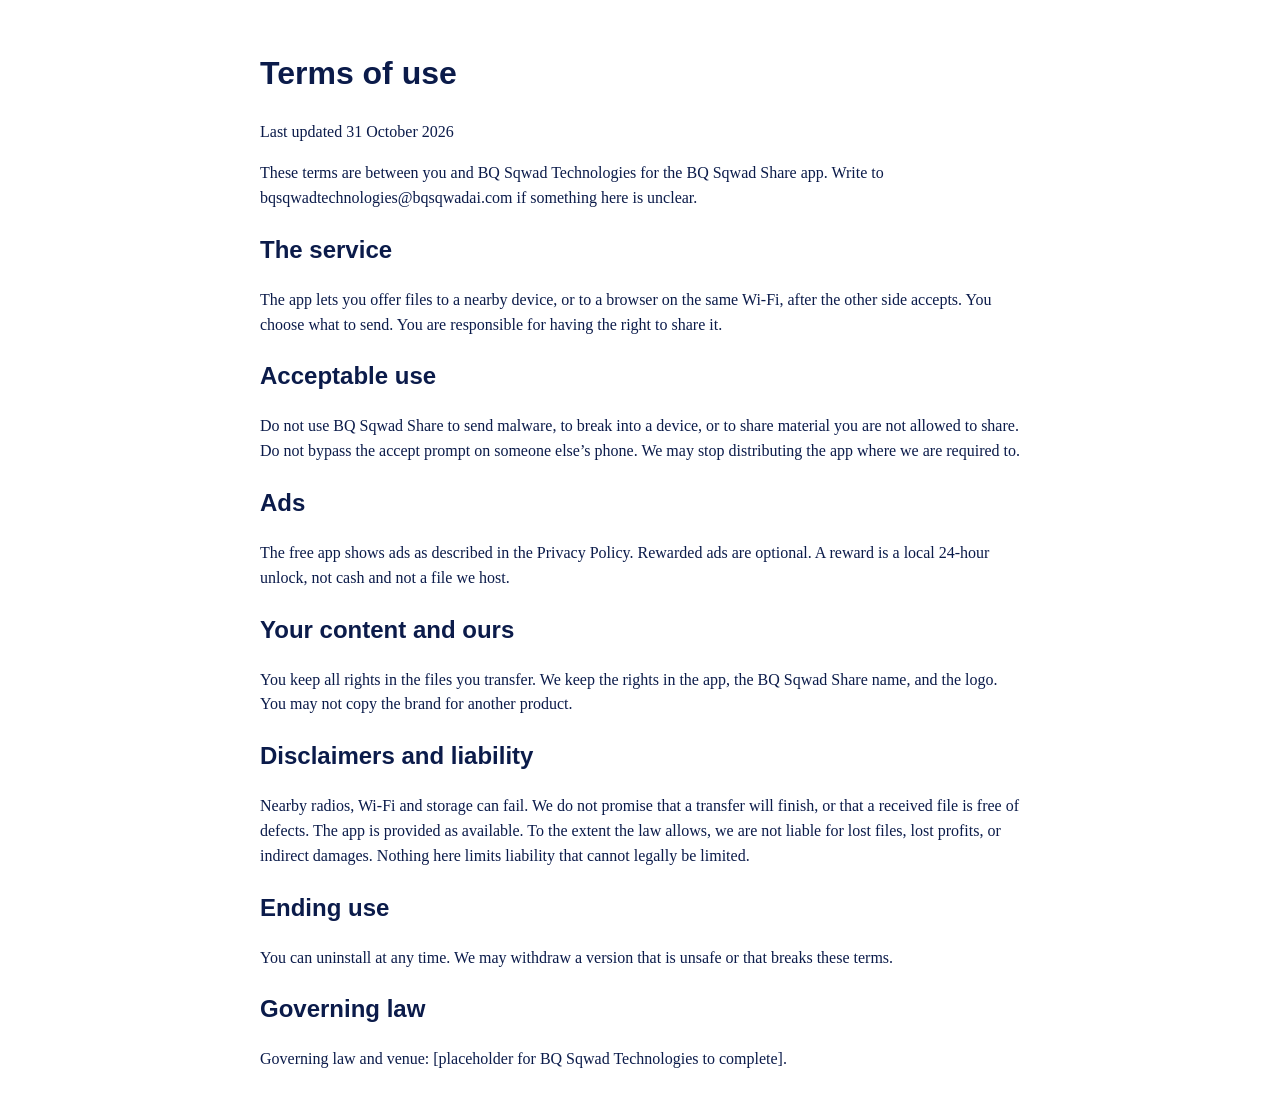
==== docs/terms.html @ 7fd7fa4c "Add BQ Sqwad Share Android app on main" ====
<!DOCTYPE html>
<html lang="en">
<head>
<meta charset="utf-8"/>
<meta name="viewport" content="width=device-width, initial-scale=1"/>
<title>Terms · BQ Sqwad Share</title>
<style>
body{margin:0;font-family:Georgia,serif;background:#fff;color:#0b1b4a;line-height:1.55}
main{max-width:760px;margin:auto;padding:28px}
h1,h2{font-family:Arial,sans-serif}
</style>
</head>
<body>
<main>
<h1>Terms of use</h1>
<p>Last updated 31 October 2026</p>
<p>These terms are between you and BQ Sqwad Technologies for the BQ Sqwad Share app. Write to bqsqwadtechnologies@bqsqwadai.com if something here is unclear.</p>
<h2>The service</h2>
<p>The app lets you offer files to a nearby device, or to a browser on the same Wi-Fi, after the other side accepts. You choose what to send. You are responsible for having the right to share it.</p>
<h2>Acceptable use</h2>
<p>Do not use BQ Sqwad Share to send malware, to break into a device, or to share material you are not allowed to share. Do not bypass the accept prompt on someone else’s phone. We may stop distributing the app where we are required to.</p>
<h2>Ads</h2>
<p>The free app shows ads as described in the Privacy Policy. Rewarded ads are optional. A reward is a local 24-hour unlock, not cash and not a file we host.</p>
<h2>Your content and ours</h2>
<p>You keep all rights in the files you transfer. We keep the rights in the app, the BQ Sqwad Share name, and the logo. You may not copy the brand for another product.</p>
<h2>Disclaimers and liability</h2>
<p>Nearby radios, Wi-Fi and storage can fail. We do not promise that a transfer will finish, or that a received file is free of defects. The app is provided as available. To the extent the law allows, we are not liable for lost files, lost profits, or indirect damages. Nothing here limits liability that cannot legally be limited.</p>
<h2>Ending use</h2>
<p>You can uninstall at any time. We may withdraw a version that is unsafe or that breaks these terms.</p>
<h2>Governing law</h2>
<p>Governing law and venue: [placeholder for BQ Sqwad Technologies to complete].</p>
</main>
</body>
</html>
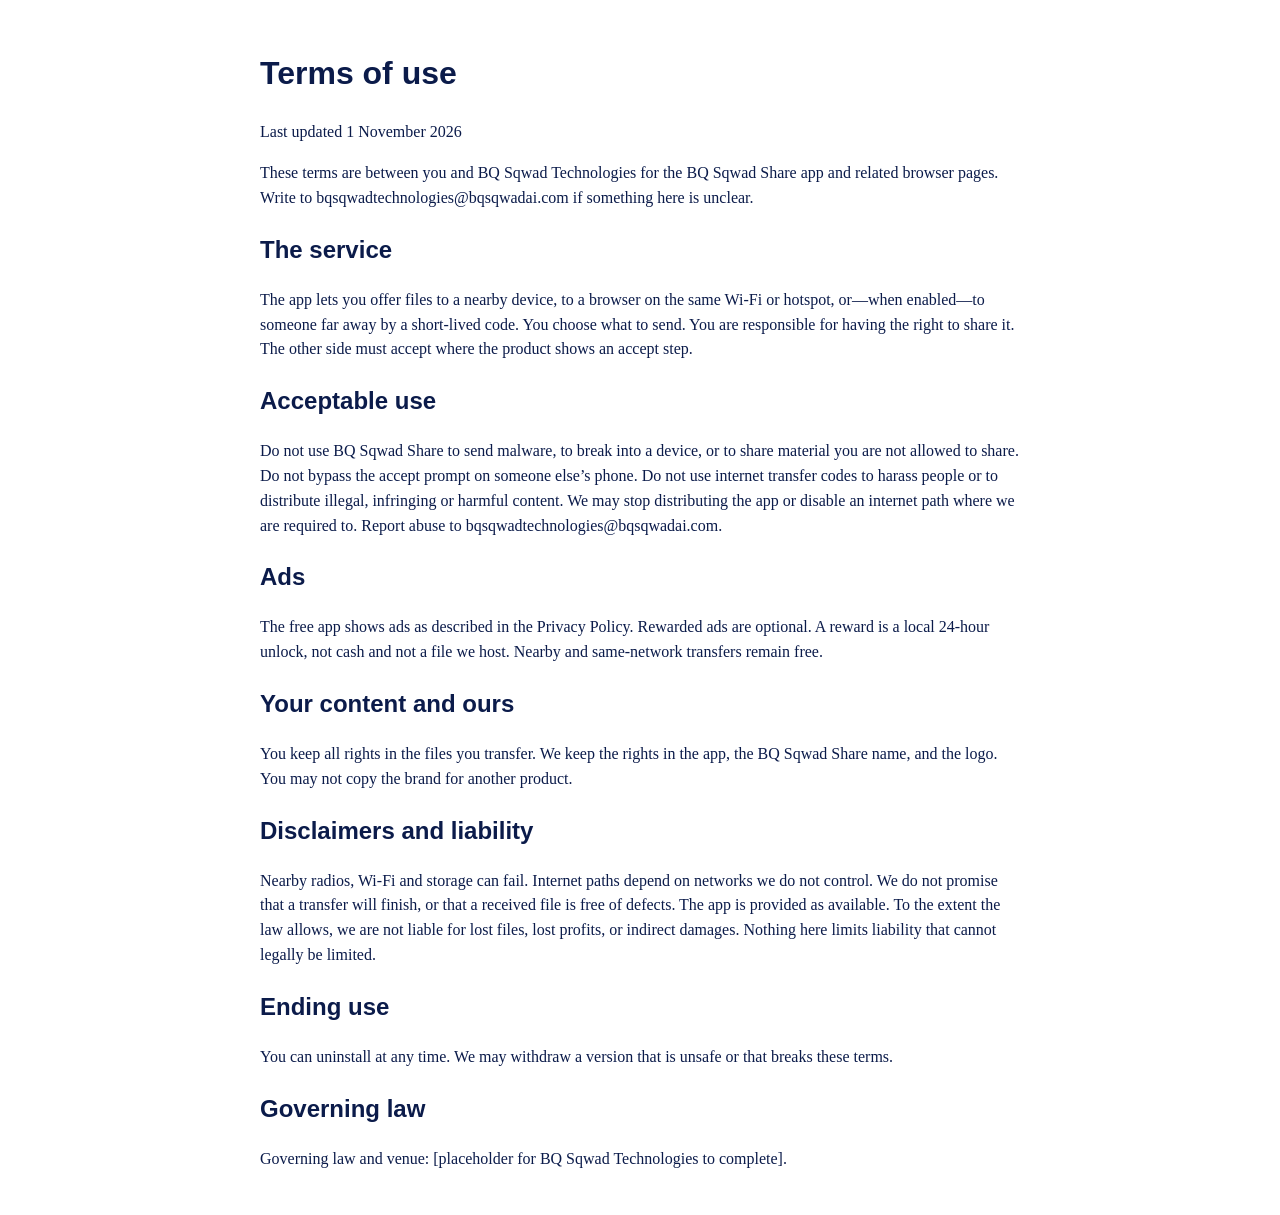
==== commit 3b0d0f58: "docs: privacy/terms for browser and internet transfer; bump default version to 1.1.0" ====
--- a/docs/terms.html
+++ b/docs/terms.html
@@ -13,18 +13,18 @@
 <body>
 <main>
 <h1>Terms of use</h1>
-<p>Last updated 31 October 2026</p>
-<p>These terms are between you and BQ Sqwad Technologies for the BQ Sqwad Share app. Write to bqsqwadtechnologies@bqsqwadai.com if something here is unclear.</p>
+<p>Last updated 1 November 2026</p>
+<p>These terms are between you and BQ Sqwad Technologies for the BQ Sqwad Share app and related browser pages. Write to bqsqwadtechnologies@bqsqwadai.com if something here is unclear.</p>
 <h2>The service</h2>
-<p>The app lets you offer files to a nearby device, or to a browser on the same Wi-Fi, after the other side accepts. You choose what to send. You are responsible for having the right to share it.</p>
+<p>The app lets you offer files to a nearby device, to a browser on the same Wi-Fi or hotspot, or—when enabled—to someone far away by a short-lived code. You choose what to send. You are responsible for having the right to share it. The other side must accept where the product shows an accept step.</p>
 <h2>Acceptable use</h2>
-<p>Do not use BQ Sqwad Share to send malware, to break into a device, or to share material you are not allowed to share. Do not bypass the accept prompt on someone else’s phone. We may stop distributing the app where we are required to.</p>
+<p>Do not use BQ Sqwad Share to send malware, to break into a device, or to share material you are not allowed to share. Do not bypass the accept prompt on someone else’s phone. Do not use internet transfer codes to harass people or to distribute illegal, infringing or harmful content. We may stop distributing the app or disable an internet path where we are required to. Report abuse to bqsqwadtechnologies@bqsqwadai.com.</p>
 <h2>Ads</h2>
-<p>The free app shows ads as described in the Privacy Policy. Rewarded ads are optional. A reward is a local 24-hour unlock, not cash and not a file we host.</p>
+<p>The free app shows ads as described in the Privacy Policy. Rewarded ads are optional. A reward is a local 24-hour unlock, not cash and not a file we host. Nearby and same-network transfers remain free.</p>
 <h2>Your content and ours</h2>
 <p>You keep all rights in the files you transfer. We keep the rights in the app, the BQ Sqwad Share name, and the logo. You may not copy the brand for another product.</p>
 <h2>Disclaimers and liability</h2>
-<p>Nearby radios, Wi-Fi and storage can fail. We do not promise that a transfer will finish, or that a received file is free of defects. The app is provided as available. To the extent the law allows, we are not liable for lost files, lost profits, or indirect damages. Nothing here limits liability that cannot legally be limited.</p>
+<p>Nearby radios, Wi-Fi and storage can fail. Internet paths depend on networks we do not control. We do not promise that a transfer will finish, or that a received file is free of defects. The app is provided as available. To the extent the law allows, we are not liable for lost files, lost profits, or indirect damages. Nothing here limits liability that cannot legally be limited.</p>
 <h2>Ending use</h2>
 <p>You can uninstall at any time. We may withdraw a version that is unsafe or that breaks these terms.</p>
 <h2>Governing law</h2>
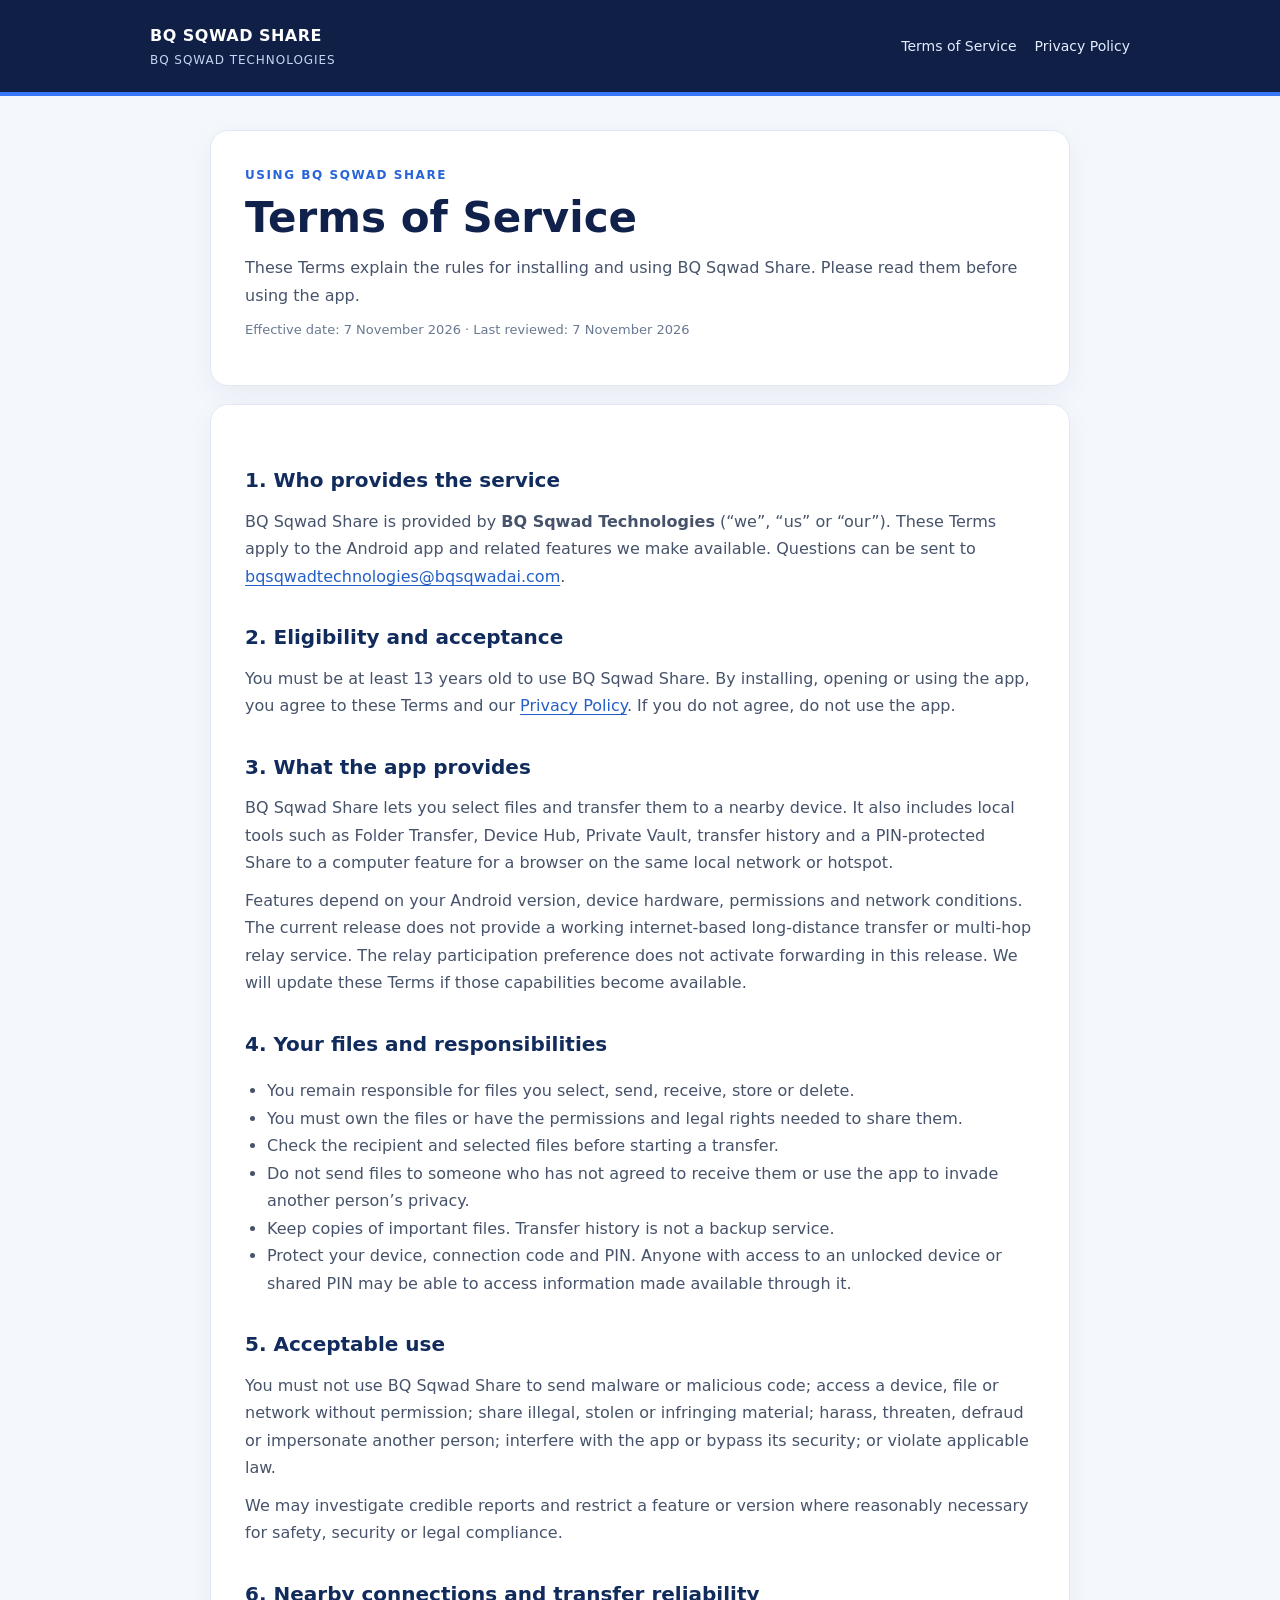
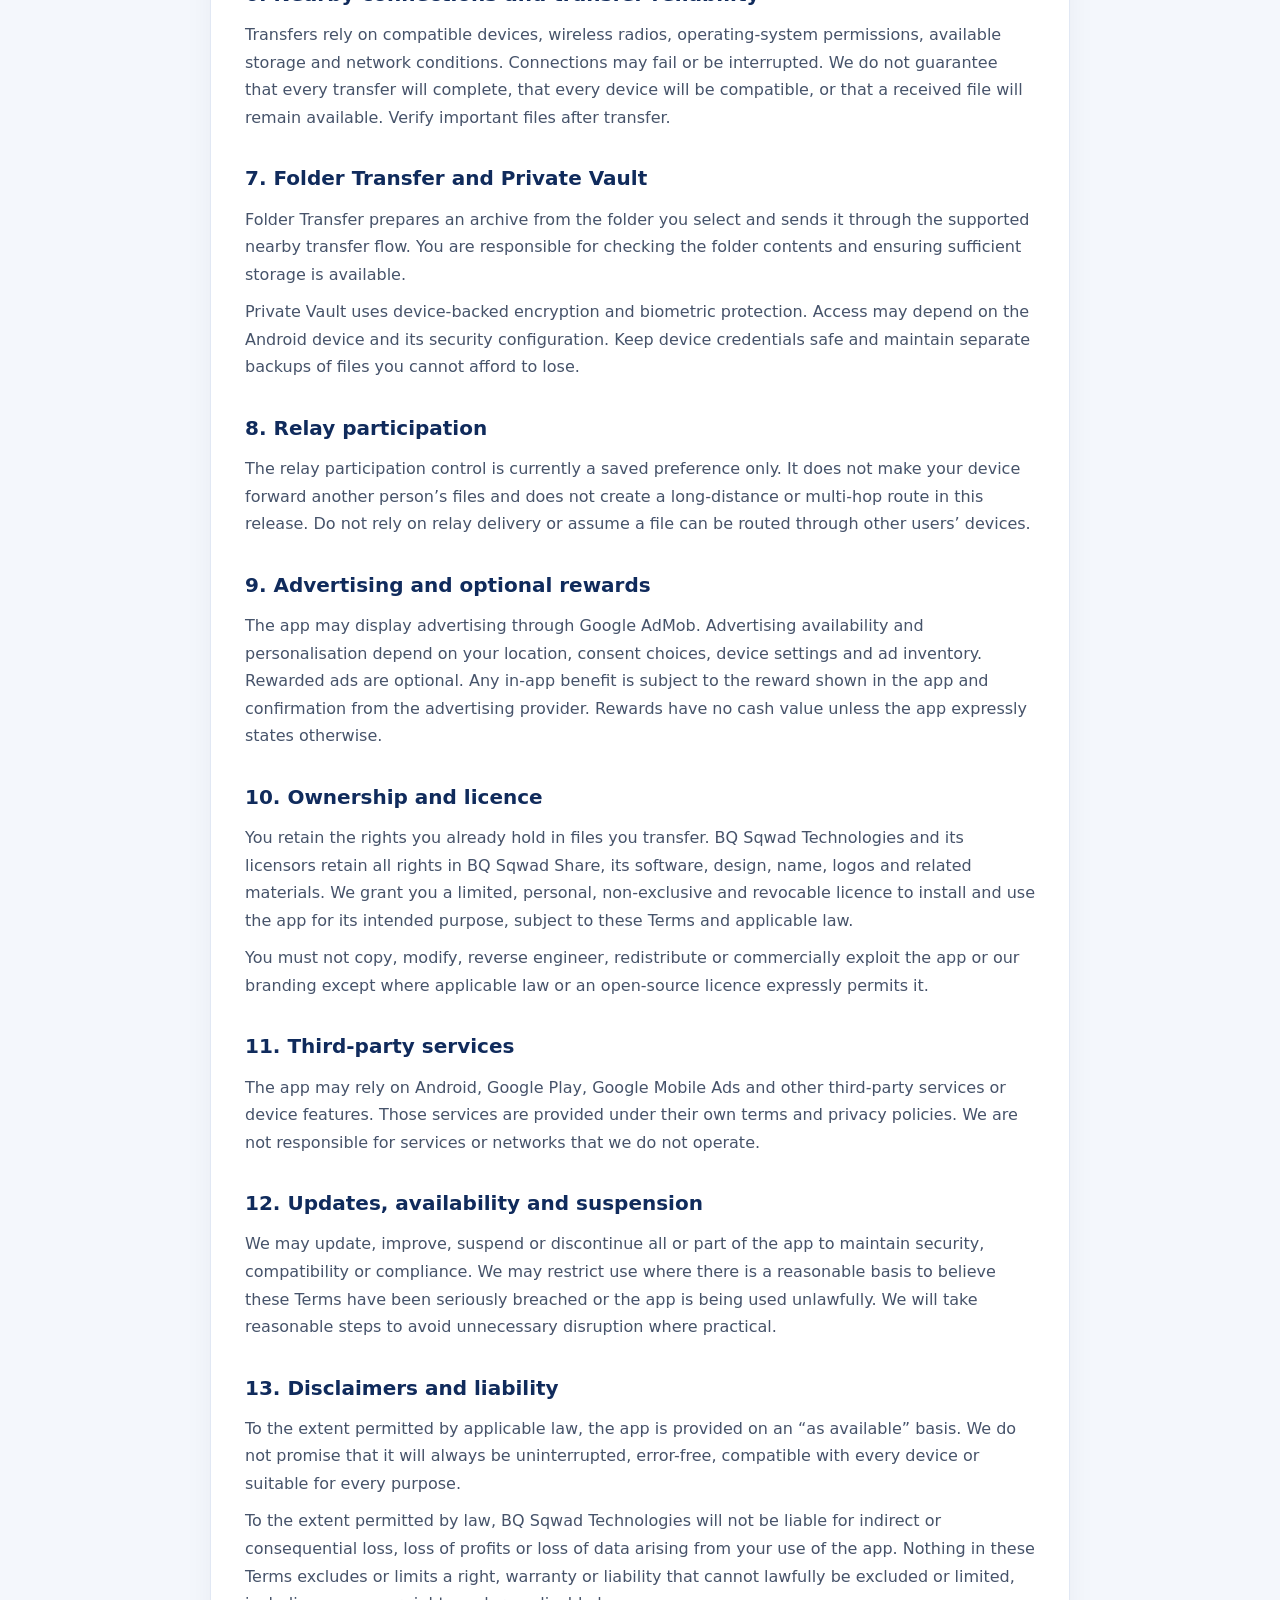
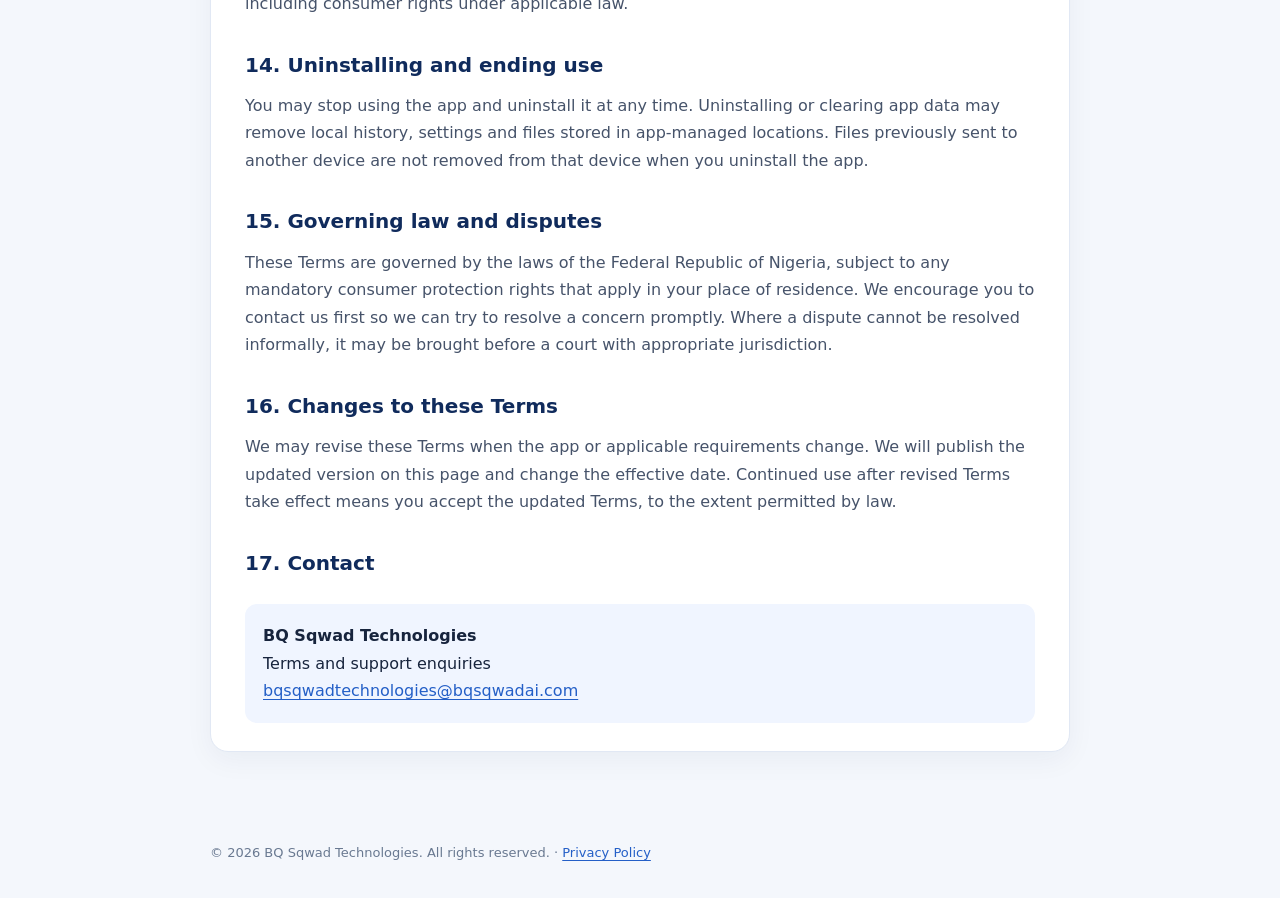
==== commit d21d9513: "Rewrite BQ Sqwad Share terms of service" ====
--- a/docs/terms.html
+++ b/docs/terms.html
@@ -1,34 +1,32 @@
-<!DOCTYPE html>
-<html lang="en">
-<head>
-<meta charset="utf-8"/>
-<meta name="viewport" content="width=device-width, initial-scale=1"/>
-<title>Terms · BQ Sqwad Share</title>
-<style>
-body{margin:0;font-family:Georgia,serif;background:#fff;color:#0b1b4a;line-height:1.55}
-main{max-width:760px;margin:auto;padding:28px}
-h1,h2{font-family:Arial,sans-serif}
-</style>
-</head>
-<body>
-<main>
-<h1>Terms of use</h1>
-<p>Last updated 1 November 2026</p>
-<p>These terms are between you and BQ Sqwad Technologies for the BQ Sqwad Share app and related browser pages. Write to bqsqwadtechnologies@bqsqwadai.com if something here is unclear.</p>
-<h2>The service</h2>
-<p>The app lets you offer files to a nearby device, to a browser on the same Wi-Fi or hotspot, or—when enabled—to someone far away by a short-lived code. You choose what to send. You are responsible for having the right to share it. The other side must accept where the product shows an accept step.</p>
-<h2>Acceptable use</h2>
-<p>Do not use BQ Sqwad Share to send malware, to break into a device, or to share material you are not allowed to share. Do not bypass the accept prompt on someone else’s phone. Do not use internet transfer codes to harass people or to distribute illegal, infringing or harmful content. We may stop distributing the app or disable an internet path where we are required to. Report abuse to bqsqwadtechnologies@bqsqwadai.com.</p>
-<h2>Ads</h2>
-<p>The free app shows ads as described in the Privacy Policy. Rewarded ads are optional. A reward is a local 24-hour unlock, not cash and not a file we host. Nearby and same-network transfers remain free.</p>
-<h2>Your content and ours</h2>
-<p>You keep all rights in the files you transfer. We keep the rights in the app, the BQ Sqwad Share name, and the logo. You may not copy the brand for another product.</p>
-<h2>Disclaimers and liability</h2>
-<p>Nearby radios, Wi-Fi and storage can fail. Internet paths depend on networks we do not control. We do not promise that a transfer will finish, or that a received file is free of defects. The app is provided as available. To the extent the law allows, we are not liable for lost files, lost profits, or indirect damages. Nothing here limits liability that cannot legally be limited.</p>
-<h2>Ending use</h2>
-<p>You can uninstall at any time. We may withdraw a version that is unsafe or that breaks these terms.</p>
-<h2>Governing law</h2>
-<p>Governing law and venue: [placeholder for BQ Sqwad Technologies to complete].</p>
-</main>
-</body>
-</html>
+<!doctype html><html lang="en"><head><meta charset="utf-8"><meta name="viewport" content="width=device-width,initial-scale=1"><meta name="description" content="Terms of Service for BQ Sqwad Share by BQ Sqwad Technologies."><title>Terms of Service | BQ Sqwad Share</title><style>
+:root{font-family:Inter,ui-sans-serif,system-ui,-apple-system,"Segoe UI",sans-serif;color:#17243d;background:#f4f7fc;line-height:1.72}
+*{box-sizing:border-box}body{margin:0}.top{background:#101f46;color:#fff;padding:22px 20px;border-bottom:4px solid #3978f6}
+.bar{max-width:980px;margin:auto;display:flex;align-items:center;justify-content:space-between;gap:16px;flex-wrap:wrap}
+.brand{font-weight:750;letter-spacing:.03em}.brand small{display:block;font-size:12px;font-weight:500;color:#c5d5f6;letter-spacing:.08em;text-transform:uppercase}
+nav{display:flex;gap:18px;flex-wrap:wrap}nav a{color:#e3ecff;text-decoration:none;font-size:14px}
+main{max-width:900px;margin:34px auto;padding:0 20px 56px}.intro,.content{background:#fff;border:1px solid #e1e8f4;border-radius:18px;box-shadow:0 8px 28px rgba(19,43,88,.05)}
+.intro{padding:34px;margin-bottom:18px}.eyebrow{color:#2864d7;font-size:12px;font-weight:750;letter-spacing:.13em;text-transform:uppercase}
+h1{font-size:clamp(30px,5vw,42px);line-height:1.15;margin:8px 0 12px;color:#10224b}h2{font-size:20px;color:#102b5c;margin:30px 0 8px}
+p,li{color:#46536a}p{margin:10px 0}ul{padding-left:22px}.meta{font-size:13px;color:#697991}.content{padding:28px 34px}
+a{color:#245fc7;text-underline-offset:3px}.contact{background:#f0f5ff;border-radius:12px;padding:18px;margin-top:24px}
+footer{max-width:900px;margin:0 auto;padding:0 20px 34px;color:#697991;font-size:13px}
+@media(max-width:600px){.top{padding:18px 16px}main{margin:18px auto;padding:0 12px 36px}.intro{padding:24px 20px}.content{padding:20px}.bar{align-items:flex-start}}
+</style></head><body><header class="top"><div class="bar"><div class="brand">BQ SQWAD SHARE<small>BQ Sqwad Technologies</small></div><nav aria-label="Legal pages"><a href="terms.html">Terms of Service</a><a href="privacy.html">Privacy Policy</a></nav></div></header><main><section class="intro"><div class="eyebrow">Using BQ Sqwad Share</div><h1>Terms of Service</h1><p>These Terms explain the rules for installing and using BQ Sqwad Share. Please read them before using the app.</p><p class="meta">Effective date: 7 November 2026 · Last reviewed: 7 November 2026</p></section><article class="content">
+<h2>1. Who provides the service</h2><p>BQ Sqwad Share is provided by <strong>BQ Sqwad Technologies</strong> (“we”, “us” or “our”). These Terms apply to the Android app and related features we make available. Questions can be sent to <a href="mailto:bqsqwadtechnologies@bqsqwadai.com">bqsqwadtechnologies@bqsqwadai.com</a>.</p>
+<h2>2. Eligibility and acceptance</h2><p>You must be at least 13 years old to use BQ Sqwad Share. By installing, opening or using the app, you agree to these Terms and our <a href="privacy.html">Privacy Policy</a>. If you do not agree, do not use the app.</p>
+<h2>3. What the app provides</h2><p>BQ Sqwad Share lets you select files and transfer them to a nearby device. It also includes local tools such as Folder Transfer, Device Hub, Private Vault, transfer history and a PIN-protected Share to a computer feature for a browser on the same local network or hotspot.</p><p>Features depend on your Android version, device hardware, permissions and network conditions. The current release does not provide a working internet-based long-distance transfer or multi-hop relay service. The relay participation preference does not activate forwarding in this release. We will update these Terms if those capabilities become available.</p>
+<h2>4. Your files and responsibilities</h2><ul><li>You remain responsible for files you select, send, receive, store or delete.</li><li>You must own the files or have the permissions and legal rights needed to share them.</li><li>Check the recipient and selected files before starting a transfer.</li><li>Do not send files to someone who has not agreed to receive them or use the app to invade another person’s privacy.</li><li>Keep copies of important files. Transfer history is not a backup service.</li><li>Protect your device, connection code and PIN. Anyone with access to an unlocked device or shared PIN may be able to access information made available through it.</li></ul>
+<h2>5. Acceptable use</h2><p>You must not use BQ Sqwad Share to send malware or malicious code; access a device, file or network without permission; share illegal, stolen or infringing material; harass, threaten, defraud or impersonate another person; interfere with the app or bypass its security; or violate applicable law.</p><p>We may investigate credible reports and restrict a feature or version where reasonably necessary for safety, security or legal compliance.</p>
+<h2>6. Nearby connections and transfer reliability</h2><p>Transfers rely on compatible devices, wireless radios, operating-system permissions, available storage and network conditions. Connections may fail or be interrupted. We do not guarantee that every transfer will complete, that every device will be compatible, or that a received file will remain available. Verify important files after transfer.</p>
+<h2>7. Folder Transfer and Private Vault</h2><p>Folder Transfer prepares an archive from the folder you select and sends it through the supported nearby transfer flow. You are responsible for checking the folder contents and ensuring sufficient storage is available.</p><p>Private Vault uses device-backed encryption and biometric protection. Access may depend on the Android device and its security configuration. Keep device credentials safe and maintain separate backups of files you cannot afford to lose.</p>
+<h2>8. Relay participation</h2><p>The relay participation control is currently a saved preference only. It does not make your device forward another person’s files and does not create a long-distance or multi-hop route in this release. Do not rely on relay delivery or assume a file can be routed through other users’ devices.</p>
+<h2>9. Advertising and optional rewards</h2><p>The app may display advertising through Google AdMob. Advertising availability and personalisation depend on your location, consent choices, device settings and ad inventory. Rewarded ads are optional. Any in-app benefit is subject to the reward shown in the app and confirmation from the advertising provider. Rewards have no cash value unless the app expressly states otherwise.</p>
+<h2>10. Ownership and licence</h2><p>You retain the rights you already hold in files you transfer. BQ Sqwad Technologies and its licensors retain all rights in BQ Sqwad Share, its software, design, name, logos and related materials. We grant you a limited, personal, non-exclusive and revocable licence to install and use the app for its intended purpose, subject to these Terms and applicable law.</p><p>You must not copy, modify, reverse engineer, redistribute or commercially exploit the app or our branding except where applicable law or an open-source licence expressly permits it.</p>
+<h2>11. Third-party services</h2><p>The app may rely on Android, Google Play, Google Mobile Ads and other third-party services or device features. Those services are provided under their own terms and privacy policies. We are not responsible for services or networks that we do not operate.</p>
+<h2>12. Updates, availability and suspension</h2><p>We may update, improve, suspend or discontinue all or part of the app to maintain security, compatibility or compliance. We may restrict use where there is a reasonable basis to believe these Terms have been seriously breached or the app is being used unlawfully. We will take reasonable steps to avoid unnecessary disruption where practical.</p>
+<h2>13. Disclaimers and liability</h2><p>To the extent permitted by applicable law, the app is provided on an “as available” basis. We do not promise that it will always be uninterrupted, error-free, compatible with every device or suitable for every purpose.</p><p>To the extent permitted by law, BQ Sqwad Technologies will not be liable for indirect or consequential loss, loss of profits or loss of data arising from your use of the app. Nothing in these Terms excludes or limits a right, warranty or liability that cannot lawfully be excluded or limited, including consumer rights under applicable law.</p>
+<h2>14. Uninstalling and ending use</h2><p>You may stop using the app and uninstall it at any time. Uninstalling or clearing app data may remove local history, settings and files stored in app-managed locations. Files previously sent to another device are not removed from that device when you uninstall the app.</p>
+<h2>15. Governing law and disputes</h2><p>These Terms are governed by the laws of the Federal Republic of Nigeria, subject to any mandatory consumer protection rights that apply in your place of residence. We encourage you to contact us first so we can try to resolve a concern promptly. Where a dispute cannot be resolved informally, it may be brought before a court with appropriate jurisdiction.</p>
+<h2>16. Changes to these Terms</h2><p>We may revise these Terms when the app or applicable requirements change. We will publish the updated version on this page and change the effective date. Continued use after revised Terms take effect means you accept the updated Terms, to the extent permitted by law.</p>
+<h2>17. Contact</h2><div class="contact"><strong>BQ Sqwad Technologies</strong><br>Terms and support enquiries<br><a href="mailto:bqsqwadtechnologies@bqsqwadai.com">bqsqwadtechnologies@bqsqwadai.com</a></div>
+</article></main><footer>© 2026 BQ Sqwad Technologies. All rights reserved. · <a href="privacy.html">Privacy Policy</a></footer></body></html>
